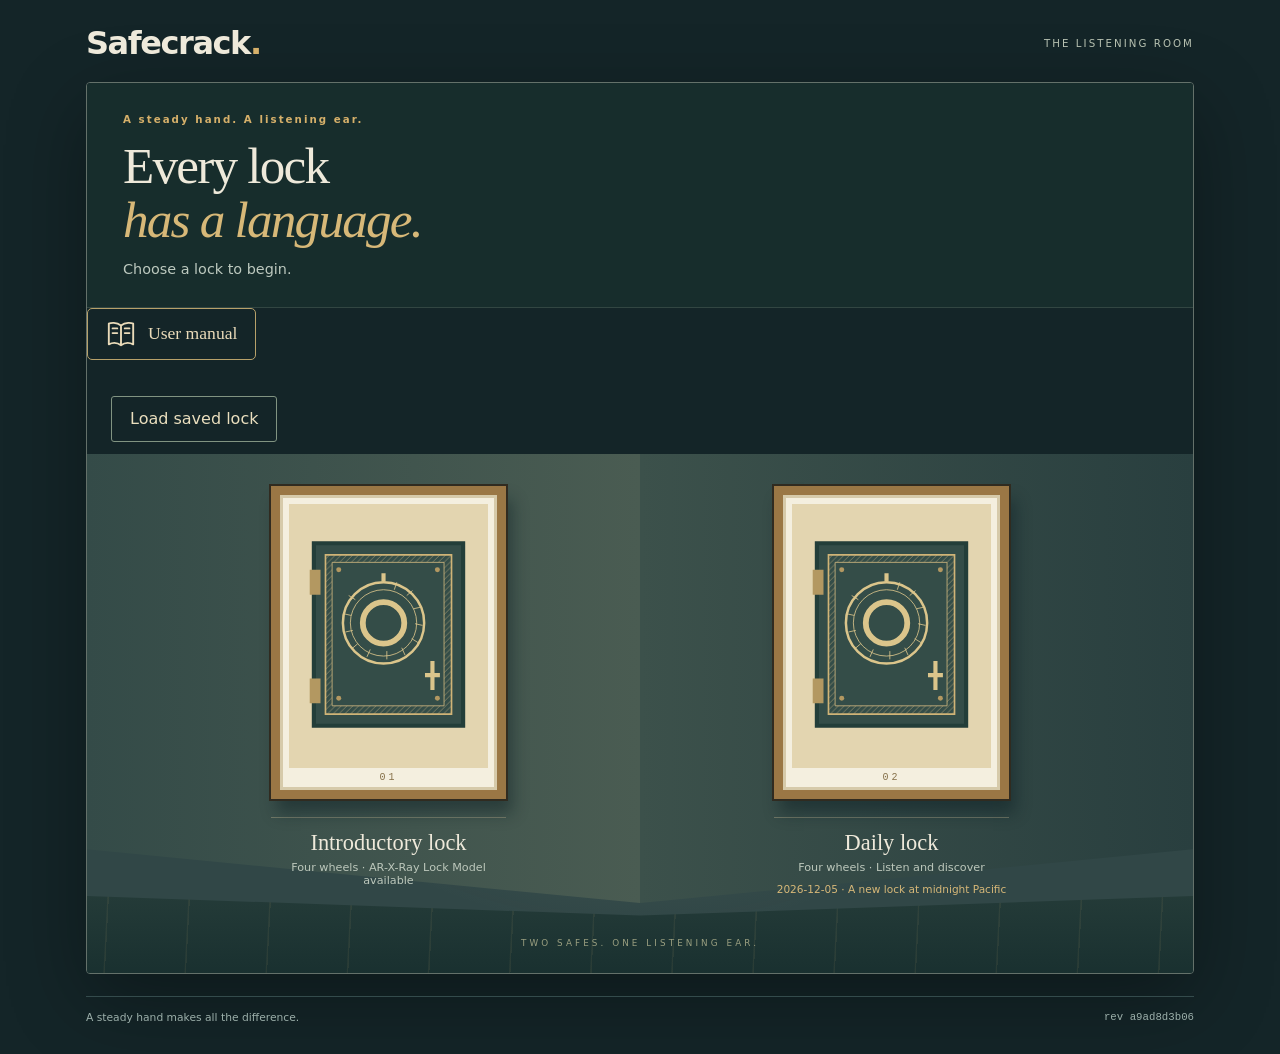
==== index.html @ 7e82ee5e "Package Safecrack SoundCloud release" ====
<!doctype html>
<html lang="en">
<head>
  <meta charset="utf-8">
  <meta name="viewport" content="width=device-width,initial-scale=1,viewport-fit=cover">
  <meta name="theme-color" content="#182b2c">
  <title>Safecrack · Four wheels</title>
  <link rel="stylesheet" href="style.css">
</head>
<body>
<main>
  <input id="saved-lock-file" type="file" accept=".json,application/json" aria-label="Saved lock JSON file" hidden>
  <header><h1>Safecrack<span>.</span></h1><span class="edition">THE LISTENING ROOM</span></header>
  <section id="room" aria-labelledby="welcome-title">
    <div class="welcome"><p class="eyebrow">A steady hand. A listening ear.</p><h2 id="welcome-title" tabindex="-1">Every lock<br><em>has a language.</em></h2><p>Choose a lock to begin.</p></div>
    <a class="manual-link" href="user-manual.html" target="_blank" rel="noopener" aria-label="User manual (opens in a new tab)"><svg viewBox="0 0 32 32" width="30" height="30" aria-hidden="true"><path d="M16 7C11 3 5 4 3 5v22c4-2 9-2 13 1 4-3 9-3 13-1V5c-2-1-8-2-13 2Zm0 0v21M7 10h5m-5 5h5m8-5h5m-5 5h5" fill="none" stroke="currentColor" stroke-width="2" stroke-linecap="round" stroke-linejoin="round"/></svg><span>User manual</span></a>
    <p id="room-status" role="status"></p>
    <div class="saved-lock-actions"><button id="load-saved-lock" type="button">Load saved lock</button></div>
    <p id="saved-lock-status" role="status"></p>
    <div class="room-scene">
      <div class="wall left"></div><div class="wall right"></div><div class="floor"></div>
      <button id="open-lock" class="lock-tile" aria-label="Open introductory lock">
        <span class="picture-mat">
          <svg viewBox="0 0 240 280" aria-hidden="true">
            <defs><pattern id="hatch" width="7" height="7" patternUnits="userSpaceOnUse"><path d="M0 7 7 0" stroke="#c4af7d" stroke-width=".6"/></pattern></defs>
            <path d="M30 28H210V248H30Z" fill="#344d48" stroke="#233e39" stroke-width="5"/>
            <path d="M44 42H196V234H44Z" fill="url(#hatch)" stroke="#d0b477" stroke-width="2"/>
            <path d="M52 51H187V224H52Z" fill="#344d48" stroke="#cfb77f"/>
            <g stroke="#dbc58b" fill="none"><circle cx="114" cy="124" r="49" stroke-width="3"/><circle cx="114" cy="124" r="40"/><circle cx="114" cy="124" r="25" stroke-width="7"/><path d="M114 64v10M173 170v35M164 187h18" stroke-width="5"/><path d="M72 91l8 5m-14 17 9 2m-7 20 9-2m-1 22 7-6m11 16 4-9m20 12v-10m22 5-4-9m20-6-8-5m13-16-9-2m7-20-9 2m-1-22-7 6m-12-16-3 9"/></g>
            <g fill="#b39861"><path d="M25 60h13v30H25zM25 191h13v30H25z"/><circle cx="60" cy="60" r="3"/><circle cx="179" cy="60" r="3"/><circle cx="60" cy="215" r="3"/><circle cx="179" cy="215" r="3"/></g>
          </svg>
          <span class="picture-number">01</span>
        </span>
        <span class="plaque"><strong id="first-lock-name">Introductory lock</strong><span id="first-lock-description">Four wheels · AR-X-Ray Lock Model available</span></span>
      </button>
      <button id="open-daily" class="lock-tile" aria-label="Open daily lock">
        <span class="picture-mat">
          <svg viewBox="0 0 240 280" aria-hidden="true">
            <defs><pattern id="daily-hatch" width="7" height="7" patternUnits="userSpaceOnUse"><path d="M0 7 7 0" stroke="#c4af7d" stroke-width=".6"/></pattern></defs>
            <path d="M30 28H210V248H30Z" fill="#344d48" stroke="#233e39" stroke-width="5"/>
            <path d="M44 42H196V234H44Z" fill="url(#daily-hatch)" stroke="#d0b477" stroke-width="2"/>
            <path d="M52 51H187V224H52Z" fill="#344d48" stroke="#cfb77f"/>
            <g stroke="#dbc58b" fill="none"><circle cx="114" cy="124" r="49" stroke-width="3"/><circle cx="114" cy="124" r="40"/><circle cx="114" cy="124" r="25" stroke-width="7"/><path d="M114 64v10M173 170v35M164 187h18" stroke-width="5"/><path d="M72 91l8 5m-14 17 9 2m-7 20 9-2m-1 22 7-6m11 16 4-9m20 12v-10m22 5-4-9m20-6-8-5m13-16-9-2m7-20-9 2m-1-22-7 6m-12-16-3 9"/></g>
            <g fill="#b39861"><path d="M25 60h13v30H25zM25 191h13v30H25z"/><circle cx="60" cy="60" r="3"/><circle cx="179" cy="60" r="3"/><circle cx="60" cy="215" r="3"/><circle cx="179" cy="215" r="3"/></g>
          </svg>
          <span class="picture-number">02</span>
        </span>
        <span class="plaque"><strong>Daily lock</strong><span>Four wheels · Listen and discover</span><span id="daily-date"></span></span>
      </button>
      <p class="floor-label">TWO SAFES. ONE LISTENING EAR.</p>
    </div>
  </section>
  <section id="lock-page" aria-labelledby="lock-title" hidden>
    <div class="station-heading"><button id="back">← Room</button><h2 id="lock-title" tabindex="-1">Introductory lock · Four wheels</h2><button id="xray-open" type="button" aria-controls="xray-panel" aria-expanded="false">AR-X-Ray Lock Model</button><span class="edition">FOUR WHEELS</span></div>
    <div class="lock-workspace">
      <p id="dial-guidance" role="status" aria-live="polite"></p>
      <div id="lock-event-indicators" class="sensor-strip" hidden aria-label="Mechanical events and trial placement">
        <div id="sensor-pickup" class="sensor-lamp"><span class="sensor-light" aria-hidden="true"></span><div><strong>PICKUP <span id="sensor-pickup-count">0</span></strong><small id="sensor-pickup-reading">No event yet</small></div></div>
        <div id="sensor-gate" class="sensor-lamp"><span class="sensor-light" aria-hidden="true"></span><div><strong>GATE <span id="sensor-gate-count">0</span></strong><small id="sensor-gate-reading">No event yet</small></div></div>
        <div id="sensor-positioned" class="sensor-lamp" hidden><span class="sensor-light" aria-hidden="true"></span><div><strong>POSITIONED <span id="sensor-positioned-wheel"></span></strong><small id="sensor-positioned-reading">No trial position yet</small></div></div>
      </div>
      <div class="safe-face">
        <i class="screw tl" aria-hidden="true"></i><i class="screw tr" aria-hidden="true"></i><i class="screw bl" aria-hidden="true"></i><i class="screw br" aria-hidden="true"></i>
        <div class="dial-assembly">
          <span class="index" aria-hidden="true"></span>
          <div id="dial" role="slider" tabindex="0" aria-label="Safe combination dial" aria-describedby="dial-help" aria-valuemin="0" aria-valuemax="100" aria-valuenow="0" aria-valuetext="0, stationary">
            <svg id="dial-art" viewBox="0 0 400 400" aria-hidden="true">
              <defs><radialGradient id="metal" cx="35%" cy="27%"><stop stop-color="#eee1ba"/><stop offset=".45" stop-color="#bcaa7d"/><stop offset="1" stop-color="#736748"/></radialGradient></defs>
              <circle cx="200" cy="200" r="191" fill="url(#metal)" stroke="#201f19" stroke-width="4"/>
              <circle cx="200" cy="200" r="180" fill="#203b39" stroke="#e0cb93" stroke-width="2"/>
              <g id="graduations"></g>
              <circle id="dial-target-dot" cx="200" cy="46" r="8" fill="#218cff" stroke="#fff" stroke-width="2.5" style="display:none"/>
              <circle cx="200" cy="200" r="117" fill="url(#metal)" stroke="#091e1d" stroke-width="4"/>
              <circle cx="200" cy="200" r="102" fill="none" stroke="#554d38" stroke-width="9" stroke-dasharray="2 4"/>
              <circle cx="200" cy="200" r="90" fill="#334840" stroke="#dfca94" stroke-width="2"/>
              <circle cx="200" cy="200" r="75" fill="#263d37" stroke="#9b8d65"/>
              <path d="M200 134v16" stroke="#d8bf82" stroke-width="4" stroke-linecap="round"/>
              <text x="200" y="204" text-anchor="middle" fill="#e4d3a4" font-family="Georgia,serif" font-size="17" letter-spacing="4">SAFECRACK</text>
              <text x="200" y="227" text-anchor="middle" fill="#aeb7a4" font-family="monospace" font-size="10" letter-spacing="3">FOUR WHEELS</text>
            </svg>
          </div>
        </div>
        <button id="solo-bolt" class="safe-handle" type="button" disabled data-open="false">Retract bolt · align all gates first</button>
      </div>
      <div class="dial-toolbar">
        <div class="actions"><button id="reset">Reset dial</button></div>
        <div class="readouts" aria-label="Dial readings"><div><span>AT THE INDEX</span><output id="position">00.0</output></div><div><span>MOTION</span><output id="motion">Stationary</output></div><div><span>TRAVEL</span><output id="travel">0.00 turns</output></div></div>
      </div>
      <div class="voice-panel play-options"><button id="solo-start" type="button">No Assist</button><button id="guide-start" type="button">Crack Open With AI</button><button id="main-dial-ai" type="button" hidden>Dial Open With AI</button><button id="main-dial-stop" type="button" hidden>Stop Dial Instructions</button><p id="guide-status" role="status" aria-live="polite">Choose AI assistance or solve by listening. Either starts from zero with fresh evidence.</p></div>
      <p id="dot-guide-help" hidden><span class="dot-blue">● ↶ Anticlockwise</span> · <span class="dot-green">● ↷ Clockwise</span> · <span class="dot-red">● Final approach</span><br>Bring the dot to the index. On the correct appearance, pause for the next dot, then reverse. On the final wheel, try the handle.</p>
      <label><input id="register-events" type="checkbox"> Register lock events</label>
      <section id="pass-through-panel" hidden><h3>Dial opening instructions</h3><p>From Reset, pass each gate and stop at the stated integer and appearance. Reverse for the next row; on the final row, try the handle. No extra click or timed pause.</p><pre id="pass-through-rows" style="white-space:pre-wrap;font:inherit;line-height:1.8"></pre><p>One division of stopping error is allowed after a verified crossing. Later turns can still disturb centred gates.</p></section>
      <p id="gate-catch-test-notice" role="status" hidden><strong>Test mode: gate catching is OFF.</strong> Open the normal game URL without <code>gateCatch=off</code> to restore it.</p>
      <section id="post-open" class="owner-result post-open" aria-labelledby="post-title" hidden>
        <h3 id="post-title" tabindex="-1">You’re in - now work out the lock details.</h3>
        <p id="post-lock"></p><p>Use your observations, free dial and Lock Model reconstructed by your smart safecracking tool to solve two tasks. Work independently, or ask the AI assistant to explain what to watch as you turn the dial. Your owner’s reference is revealed when both are solved.</p>
        <div class="owner-actions"><button id="post-guide-start" type="button">Guide me through these tasks</button><button id="post-guide-stop" type="button" hidden>Stop task guidance</button></div>
        <p id="post-guide-status" role="status" aria-live="polite"></p>
        <p id="post-progress" role="status" aria-live="polite"></p>
        <fieldset><legend>1 · Find the lock settings</legend>
          <p>Reset the dial. Turn anticlockwise and watch each wheel in the Lock Model. When its gate notch is near the top and the model says Setting readable or Gate centred, record its rounded whole-number wheel reading here: that is its lock setting. Half a division of positioning tolerance is allowed. Wheel readings start at zero on Reset and differ from the main dial reading. Record wheels 4 / 3 / 2 / 1.</p>
          <div class="post-settings">
            <label>Wheel 4<input id="post-setting-4" type="number" min="0" max="99" step="1" inputmode="numeric"></label>
            <label>Wheel 3<input id="post-setting-3" type="number" min="0" max="99" step="1" inputmode="numeric"></label>
            <label>Wheel 2<input id="post-setting-2" type="number" min="0" max="99" step="1" inputmode="numeric"></label>
            <label>Wheel 1<input id="post-setting-1" type="number" min="0" max="99" step="1" inputmode="numeric"></label>
          </div>
          <p id="post-settings-result" role="status" aria-live="polite"></p>
        </fieldset>
        <fieldset><legend>2 · Discover gate positions and appearance numbers</legend>
          <p>Start anticlockwise from Reset at zero. Discover the gate positions for wheels 1 → 2 → 3 → 4 in alternating moves. Only the wheel you are observing needs to be aligned; other wheels may move and their recorded readings are kept. Half a division of positioning tolerance is allowed. Count each arrival at a gate position as an appearance. The first arrival requires movement, even if that number is zero. Record gate positions with two decimal places.</p>
          <p><strong>Starting direction: anticlockwise.</strong> Record each decimal gate position and its appearance number. These are discovery observations; the completed Dial Instructions use integer dial positions beyond each gate.</p><p id="post-clearing-note" hidden>This lock needs an initial anticlockwise clearing move: turn at least once, stop with wheel 4’s gate centred, then reverse clockwise to set wheel 1. Record the clearing move in the first row.</p>
          <p>After each observation, reverse for the next wheel. Record the observed gate position to two decimal places. Corrective turns are practice and do not change the established appearance number. Once all gate positions are recorded, the uninterrupted opening is checked automatically. The resulting Dial Instructions convert each gate position into an integer position beyond the gate with its own appearance number.</p>
          <table><thead><tr><th>Wheel</th><th>Turn</th><th>Gate position</th><th>Appearance number</th></tr></thead><tbody>
            <tr id="post-row-1"><td id="post-wheel-1">1</td><td id="post-direction-1">Anti</td><td><input id="post-stop-1" aria-label="Step 1 gate position" type="number" min="0" max="99.99" step="0.01" inputmode="decimal"></td><td><input id="post-count-1" aria-label="Step 1 appearance number" type="number" min="1" max="20" step="1" inputmode="numeric"></td></tr>
            <tr id="post-row-2"><td id="post-wheel-2">2</td><td id="post-direction-2">Clock</td><td><input id="post-stop-2" aria-label="Step 2 gate position" type="number" min="0" max="99.99" step="0.01" inputmode="decimal"></td><td><input id="post-count-2" aria-label="Step 2 appearance number" type="number" min="1" max="20" step="1" inputmode="numeric"></td></tr>
            <tr id="post-row-3"><td id="post-wheel-3">3</td><td id="post-direction-3">Anti</td><td><input id="post-stop-3" aria-label="Step 3 gate position" type="number" min="0" max="99.99" step="0.01" inputmode="decimal"></td><td><input id="post-count-3" aria-label="Step 3 appearance number" type="number" min="1" max="20" step="1" inputmode="numeric"></td></tr>
            <tr id="post-row-4"><td id="post-wheel-4">4</td><td id="post-direction-4">Clock</td><td><input id="post-stop-4" aria-label="Step 4 gate position" type="number" min="0" max="99.99" step="0.01" inputmode="decimal"></td><td><input id="post-count-4" aria-label="Step 4 appearance number" type="number" min="1" max="20" step="1" inputmode="numeric"></td></tr>
            <tr id="post-row-5" hidden><td id="post-wheel-5">5</td><td id="post-direction-5">Anti</td><td><input id="post-stop-5" aria-label="Step 5 gate position" type="number" min="0" max="99.99" step="0.01" inputmode="decimal"></td><td><input id="post-count-5" aria-label="Step 5 appearance number" type="number" min="1" max="20" step="1" inputmode="numeric"></td></tr>
          </tbody></table>
          <p id="post-instructions-result" role="status" aria-live="polite"></p>

        </fieldset>
      </section>
      <section id="owner-result" class="owner-result" aria-labelledby="owner-title" hidden>
        <h3 id="owner-title" tabindex="-1">Lock Details</h3><p id="owner-lock-name"></p>
        <p><strong>Lock Settings</strong> <span id="owner-settings"></span><br><small>Wheel 4 / Wheel 3 / Wheel 2 / Wheel 1 — determined by the safecracker.</small></p>
        <p><strong id="owner-sequence-label">Owner’s Dial Instructions</strong> — <span id="owner-sequence-note">start from reset at zero.</span></p>
        <p><strong>Pass the gate:</strong> stop at the integer dial position on the stated appearance, then reverse. On the final row, try the handle. No extra click or timed pause.</p>
        <table id="owner-table"><thead><tr><th>Wheel</th><th>Turn</th><th>Integer position</th><th>Appearance number</th></tr></thead><tbody id="owner-stops"></tbody></table>
        <details><summary>Discovery record · gate positions</summary><p>Gate positions are decimal main-dial readings. Their appearance numbers refer to the gates, rather than the integer stopping positions.</p><table><thead><tr><th>Wheel</th><th>Turn</th><th>Gate position</th><th>Appearance number</th></tr></thead><tbody id="owner-gates"></tbody></table></details>
        <p id="owner-tolerance">Count each arrival at the number as an appearance. Do not reverse until stopped. Up to one division past the stop is accepted. Further overshoot requires a restart from zero.</p>
        <p id="owner-validity"></p><p class="owner-controls-note">Keyboard: arrows advance to the next click; Shift + arrow moves one tenth of a division.</p>
        <div class="owner-actions"><button id="owner-print" type="button">Save Lock Details</button></div>
      </section>
      <p id="dial-help">Drag around the dial with your mouse or finger.<br>Lift and touch again to keep turning.<br><span id="keyboard-help">Keyboard: ← / → to turn. Shift for fine control.</span></p>

      <details class="voice-panel">
        <summary>Mechanical sounds</summary>
        <p>A tick marks movement. Enable Register lock events above for pickup clicks, gate notes and the event indicators. Fence and bolt sounds remain available with registration off.</p>
        <label class="voice-toggle"><input id="sound-enabled" type="checkbox"> Mechanical sounds on</label>
        <p>On iPhone, turn Silent mode off to hear mechanical sounds.</p>
        <p id="iphone-audio-policy" hidden>Speech and mechanical sounds play together using Browser default audio.</p>
        <label for="sound-volume">Mechanical sound volume</label>
        <input id="sound-volume" type="range" min="0" max="100" value="45">
        <p id="sound-status" role="status" aria-live="polite">Starting either mode enables mechanical sounds.</p>
      </details>
      <details class="voice-panel">
        <summary>Your AI assistant’s voice</summary>
        <label class="voice-toggle"><input id="voice-enabled" type="checkbox" checked> Voice on</label>
        <p>Jennifer · UK female · Recorded voice</p>
        <p>Crack Open With AI, Lock Discovery and Dial Open With AI use Jennifer’s recorded dialogue. Voice and mechanical sounds play together; other unrecorded instructions appear as text.</p>
        <label for="voice-volume">Voice volume</label>
        <input id="voice-volume" type="range" min="0" max="1" step=".05" value=".8">
        <label for="voice-phrase">Test phrase</label>
        <select id="voice-phrase">
          <option>First we start with four turns to find four unique gate positions. Go clockwise.</option>
          <option>Go anti one click.</option>
          <option>Wheel four set.</option>
          <option>Let’s try the bolt. Turn the handle.</option>
          <option>Sequence successful. All gates are aligned and the fence is down.</option>
        </select>
        <div class="voice-buttons"><button id="voice-test" type="button" disabled>Test voice</button><button id="voice-stop" type="button" disabled>Stop voice</button></div>
        <p id="voice-status" role="status" aria-live="polite">Loading Jennifer’s recordings…</p>
      </details>
    </div>
  </section>
  <footer>A steady hand makes all the difference.<span id="revision">rev a9ad8d3b06</span></footer>
</main>
<section id="xray-panel" class="xray-panel" role="dialog" aria-modal="false" aria-labelledby="xray-title" hidden>
  <div class="xray-heading"><div id="xray-handle"><strong id="xray-title">AR-X-Ray Lock Model · Introduction</strong><span>Drag to move</span></div><button id="xray-close" type="button" aria-label="Close AR-X-Ray Lock Model">×</button></div>
  <svg id="xray-art" viewBox="0 0 525 250" role="img" aria-label="Live drive, four wheels, gates, fence and bolt"></svg>
  <div id="xray-wheels" class="xray-wheels" aria-label="Wheel readings from Reset"></div>
  <p id="xray-command">Free dial</p>
  <form id="post-step-form" hidden>
    <div class="post-step-fields"><label><span id="post-step-label">Current reply</span><input id="post-step-number" type="number" min="0" max="99.99" step="0.01" inputmode="decimal" required></label><label id="post-step-count-label" hidden>Appearance number<input id="post-step-count" type="number" min="1" max="20" step="1" inputmode="numeric"></label></div>
    <button type="submit">Check and continue</button><p id="post-step-feedback" role="status" aria-live="polite"></p>
  </form><div class="model-index-row"><p id="xray-reading"></p><button id="model-reset" type="button">Reset Dial</button></div><p class="xray-legend">Brass: moving · Green: gate aligned<br>Hollow dot: driving tab · Copper dot: receiving tab<br>Wheel reading starts at zero on Reset. Near the gate, Setting readable means the rounded integer gives the lock setting (within half a division). Opening dial numbers still use decimals.</p>
  <div id="model-dial-controls" hidden role="group" aria-label="Turn the dial"><button id="model-acw" type="button">ACW nudge</button><button id="model-cw" type="button">CW nudge</button><button id="model-fast-acw" type="button">Fast ACW</button><button id="model-fast-cw" type="button">Fast CW</button><p>Nudge: 0.2 division · Hold Fast to turn; release to stop.</p></div>
</section>
<dialog id="win-dialog" class="win-dialog" aria-labelledby="win-title" aria-describedby="win-description">
  <div id="win-confetti" class="gold-shower" aria-hidden="true"></div>
  <button id="win-close" class="win-close" type="button" aria-label="Close celebration">×</button>
  <p class="win-kicker">THE LISTENING ROOM · FOUR WHEELS</p>
  <h2 id="win-title">You cracked it<span>!</span></h2>
  <p id="win-description">A steady hand. A very handsome reward.</p>
  <div id="win-scene" class="win-scene"></div>
  <p class="win-haul">CASH · GOLD · ROLEX · TREASURE</p>
  <div class="win-actions"><button id="win-challenge" type="button" hidden>Next challenge: find the combination</button><button id="win-print" type="button" hidden>Save Lock Details</button><button id="win-replay" type="button">Once more, with feeling</button><button id="win-return" type="button">Back to the dial</button></div>
</dialog>
<script type="module" src="app.js"></script>
</body>
</html>
---- style.css ----
:root{color-scheme:dark;--ink:#eee9da;--gold:#d6b06a;--dark:#182b2c;--paper:#f4efdf;font-family:system-ui,-apple-system,BlinkMacSystemFont,"Segoe UI",sans-serif;background:#142528;color:var(--ink)}
*{box-sizing:border-box}body{margin:0}main{max-width:1160px;margin:auto;padding:24px 26px 30px}button{font:inherit;cursor:pointer;min-height:46px;border:1px solid #879883;border-radius:3px;background:transparent;color:inherit;padding:10px 18px}button:hover{background:#d6b06a18}button:focus-visible,#dial:focus-visible{outline:3px solid #ebc77f;outline-offset:6px}h1{font-size:clamp(1.5rem,3vw,2rem);letter-spacing:-.045em;margin:0}h1 span{color:var(--gold)}header{display:flex;align-items:center;justify-content:space-between;margin-bottom:20px;gap:18px}.edition,.eyebrow{font-size:.64rem;letter-spacing:.2em}.edition{color:#b7c1b1}.eyebrow{color:var(--gold);font-weight:600}section[hidden]{display:none!important}#room{border:1px solid #64716a;border-radius:4px;overflow:hidden;box-shadow:0 25px 80px #0005}.welcome{padding:30px 36px;background:#172d2c;border-bottom:1px solid #69797055;position:relative}.welcome .eyebrow{margin:0 0 14px}.welcome h2{font:clamp(2.1rem,4vw,3.4rem)/1.05 Georgia,serif;letter-spacing:-.035em;margin:0}.welcome em{font-weight:400;color:#d7b878}.welcome>p:last-child{color:#bdc9bf;font-size:.9rem;margin-bottom:0}.room-scene{height:470px;position:relative;overflow:hidden;background:radial-gradient(ellipse at 50% 0,#b3aa8250,transparent 65%),#314747}.wall{position:absolute;top:0;bottom:70px;width:50%}.left{left:0;background:linear-gradient(90deg,#344b48,#4a5c52);clip-path:polygon(0 0,100% 0,100% 100%,0 88%)}.right{right:0;background:linear-gradient(90deg,#3c514b,#293f3f);clip-path:polygon(0 0,100% 0,100% 88%,0 100%)}.floor{position:absolute;bottom:-25px;left:-20%;width:140%;height:110px;background:repeating-linear-gradient(93deg,transparent 0 79px,#d4b47315 80px 81px),linear-gradient(#253c39,#162d2d);clip-path:polygon(0 0,50% 25%,100% 0,100% 100%,0 100%)}.lock-tile{position:absolute;top:32px;left:50%;transform:translateX(-50%);display:block;width:215px;padding:0;border:0;background:none;border-radius:0;user-select:none;-webkit-touch-callout:none}.lock-tile:hover{background:none}.picture-mat{display:block;position:relative;background:var(--paper);border:9px solid #9a7745;outline:2px solid #302b20;box-shadow:inset 0 0 0 3px #d6caaa,6px 14px 15px #081b2070;padding:9px 9px 22px;aspect-ratio:3/4;transition:box-shadow .2s}.lock-tile:hover .picture-mat{box-shadow:inset 0 0 0 3px #d6caaa,6px 14px 25px #081b2090,0 0 30px #dfbe7820}.picture-mat svg{display:block;width:100%;height:100%;background:#e3d5b0;pointer-events:none}.picture-number{position:absolute;bottom:7px;left:0;width:100%;text-align:center;font:10px monospace;color:#86714a;letter-spacing:.3em}.plaque{display:block;margin-top:18px;padding-top:12px;border-top:1px solid #c4b59266;text-align:center}.plaque strong{display:block;font:1.4rem Georgia,serif}.plaque>span{display:block;margin-top:5px;color:#bdc8bc;font-size:.7rem}.floor-label{position:absolute;bottom:16px;width:100%;text-align:center;font-size:.55rem;letter-spacing:.35em;color:#9a9f80}
#lock-page{background:#f4f0e5;color:#183234;border:1px solid #64716a;border-radius:4px;overflow:hidden}.station-heading{display:flex;align-items:center;gap:18px;padding:10px 18px;background:#203b3b;color:#f0e6cc;border-bottom:2px solid #c6a364}.station-heading h2{font:1.4rem Georgia,serif;margin:0}.station-heading .edition{margin-left:auto}.station-heading button{white-space:nowrap}.lock-workspace{padding:24px 30px 28px;text-align:center}.lock-workspace>.eyebrow{color:#75633c;margin:0 0 8px}#dial-help{font-size:.9rem;line-height:1.7;margin:0 0 22px;color:#4c6258}.safe-face{max-width:560px;padding:35px 45px 30px;margin:auto;background:radial-gradient(ellipse at 30% 10%,#586253,#273c36 80%);border:8px solid #75806b;border-radius:12px;box-shadow:inset 0 0 0 2px #142c28,0 10px 24px #142b2c33;position:relative}.screw{position:absolute;width:11px;height:11px;border-radius:50%;background:#c0b285;box-shadow:0 1px 3px #0009}.screw:after{content:'';position:absolute;top:5px;left:2px;width:7px;height:1px;background:#4d4e37;transform:rotate(-35deg)}.tl{top:12px;left:12px}.tr{top:12px;right:12px}.bl{bottom:12px;left:12px}.br{bottom:12px;right:12px}.dial-assembly{position:relative;width:100%;aspect-ratio:1;border-radius:50%;background:#192f2b;box-shadow:0 5px 14px #0009,0 0 0 7px #8f8968,0 0 0 10px #1a2d27}.index{position:absolute;z-index:2;top:-19px;left:calc(50% - 6px);width:0;height:0;border-left:6px solid transparent;border-right:6px solid transparent;border-top:13px solid #f3d590;filter:drop-shadow(0 1px 2px #000)}#dial{position:absolute;inset:0;border-radius:50%;touch-action:none;user-select:none;-webkit-user-select:none;-webkit-touch-callout:none;cursor:grab}#dial.dragging{cursor:grabbing}#dial-art{display:block;width:100%;height:100%;pointer-events:none;will-change:transform}.readouts{display:grid;grid-template-columns:1fr 1.25fr 1fr;gap:12px;max-width:560px;margin:27px auto 20px;padding:17px 0;border-top:1px solid #b9bda5;border-bottom:1px solid #b9bda5}.readouts>div{display:flex;flex-direction:column;gap:8px}.readouts span{font-size:.55rem;letter-spacing:.16em;color:#5e6e60}.readouts output{font:1rem ui-monospace,monospace;font-variant-numeric:tabular-nums}#position{font-size:1.45rem;color:#755d2b}.actions{max-width:560px;margin:auto;display:flex;align-items:center;justify-content:space-between;gap:20px}.actions button{color:#233e39;border-color:#8a9d8d;white-space:nowrap}.actions p{font-size:.72rem;color:#52675d;line-height:1.6;text-align:right}footer{display:flex;justify-content:space-between;gap:20px;color:#9cafaa;font-size:.67rem;margin-top:22px;padding-top:14px;border-top:1px solid #344b4c}#revision{white-space:nowrap;font-family:monospace}h2[tabindex="-1"]:focus{outline:none}
@media(max-width:600px){main{padding:18px 12px 22px}header{padding:0 4px}.edition{font-size:.5rem;letter-spacing:.13em}.welcome{padding:24px}.room-scene{height:435px}.lock-tile{width:200px}.station-heading{padding:8px 12px;gap:14px}.station-heading .edition{display:none}.lock-workspace{padding:24px 16px}.safe-face{padding:30px 23px 25px;border-width:6px}.readouts{gap:6px}.readouts output{font-size:.8rem}.readouts span{font-size:.5rem;letter-spacing:.1em}#position{font-size:1.3rem}.actions{display:block}.actions button{width:100%}.actions p{text-align:center;margin-bottom:0}footer{font-size:.6rem}.lock-workspace>.eyebrow{font-size:.6rem}}
@media(prefers-reduced-motion:reduce){*{transition:none!important}}

.voice-panel{max-width:560px;margin:24px auto;text-align:left;border:1px solid #b9bda5;border-radius:4px;padding:16px 18px;color:#233e39}.voice-panel summary{cursor:pointer;font:1.2rem Georgia,serif;min-height:30px}.voice-panel label{display:block;font-size:.8rem;margin:15px 0 7px}.voice-panel .voice-toggle{display:flex;align-items:center;gap:9px;min-height:36px}.voice-toggle input{width:20px;height:20px;accent-color:#233e39}.voice-panel select{display:block;min-height:46px;width:100%;min-width:0;font:16px system-ui;background:#fffdf7;color:#233e39;border:1px solid #8a9d8d;border-radius:3px;padding:8px}.voice-buttons{display:flex;gap:10px;margin-top:16px;flex-wrap:wrap}.voice-buttons button{color:#233e39;flex:1}.voice-panel button:disabled{opacity:.5;cursor:default}.voice-panel p{font-size:.78rem;line-height:1.6;margin-bottom:0;overflow-wrap:anywhere}

.sound-workshop .sound-grid{display:grid;grid-template-columns:1fr 1fr;gap:10px;margin:16px 0}.sound-grid button{color:#233e39;min-width:0;font-size:.85rem;text-align:left;background:#fffcf3;border-color:#a0ac94}.sound-grid button:active{background:#d5bc84}.sound-workshop input[type=range]{display:block;width:100%;accent-color:#435b47;min-height:36px}.sound-workshop>p{margin:10px 0}.sound-workshop .voice-buttons button{font-size:.85rem}

.xray-panel{position:fixed;z-index:100;top:110px;right:18px;width:min(420px,calc(100vw - 16px));background:#102b29;color:#eee9da;border:2px solid #c8ab70;border-radius:8px;box-shadow:0 16px 50px #0009;max-height:calc(100dvh - 16px);overflow:auto;text-align:left}.xray-panel[hidden]{display:none}.xray-heading{display:flex;align-items:center;background:#213e37;border-bottom:1px solid #849477}.xray-heading>div{flex:1;padding:10px 14px;cursor:move;touch-action:none;user-select:none;-webkit-user-select:none}.xray-heading strong{display:block;font:1.1rem Georgia,serif}.xray-heading span{font-size:.65rem;color:#b9c6b6}.xray-heading button{font-size:1.5rem;border:0;min-width:48px;padding:4px 10px}.xray-panel svg{display:block;width:100%;max-height:290px;user-select:none;pointer-events:none}.xray-panel svg text{font:13px system-ui;fill:#eee9da}.xray-panel svg .xray-small{font-size:10px;fill:#c4d0bf}.xray-panel p{margin:0;padding:5px 12px;font:12px/1.5 system-ui}.xray-panel .xray-legend{font-size:10px;color:#b9c6b6;padding-bottom:12px}.station-heading #xray-open{margin-left:auto}#guide-status{font-size:1rem;font-weight:600;min-height:1.5em}@media(max-width:600px){.xray-panel{top:8px;right:8px;width:calc(100vw - 16px)}.xray-panel svg{max-height:210px}.xray-legend{display:none}.xray-heading>div{padding:7px 12px}.station-heading #xray-open{padding:7px 12px;font-size:.85rem}.xray-heading strong{font-size:1rem}}

.xray-panel #xray-command{color:#efcf8b;font-weight:700;font-size:13px;border-top:1px solid #708d7555;padding-top:7px}
#dial-guidance{margin:0 auto 22px;min-height:4.5em;height:auto;line-height:1.5;max-width:560px;overflow:visible;display:block;overflow-wrap:anywhere;font-weight:650;color:#755d2b;font-size:1rem;overflow-anchor:none}
.sound-designer input[type=range]{display:block;width:100%;min-height:36px;accent-color:#435b47}
.sound-designer label{display:flex;align-items:center;justify-content:space-between;gap:12px}
.sound-designer output{font:0.8rem ui-monospace,monospace;color:#755d2b;white-space:nowrap}
.sound-designer .design-help{margin:0;color:#5e6e60;font-size:.7rem}
#sound-design-reset-all{margin-top:12px;font-size:.8rem}

/* The payoff: an opening vault, warm treasure light and a shower of gold. */
.win-dialog{width:min(850px,calc(100vw - 24px));max-height:calc(100dvh - 24px);padding:30px 28px 24px;border:1px solid #bfa56a;border-radius:14px;background:radial-gradient(ellipse at 50% 45%,#394a32 0,#142c28 60%,#0c1e1d 100%);color:#f5ecd4;text-align:center;overflow-x:hidden;box-shadow:0 35px 110px #000c,0 0 80px #e8bc4e18}
.win-dialog::backdrop{background:#020c10df;backdrop-filter:blur(7px)}
.win-dialog[open]{animation:win-arrive .35s ease-out both}
.win-close{position:absolute;right:12px;top:9px;border:0;font-size:1.8rem;line-height:1;min-width:44px;padding:4px;color:#cfbc8f}
.win-kicker{margin:0 30px 10px;color:#c4b480;font-size:.62rem;letter-spacing:.25em}
.win-dialog h2{margin:0;font:clamp(2.4rem,7vw,4rem)/1.05 Georgia,serif;letter-spacing:-.035em;text-shadow:0 3px 20px #ffdd7b22}.win-dialog h2 span{color:#efc86b}
#win-description{margin:12px 0 0;color:#c4cbb3;font-size:.9rem}
.win-scene{position:relative;width:100%;aspect-ratio:1.55;margin:15px auto 0;isolation:isolate;overflow:hidden}
.vault-aura{position:absolute;inset:0;background:radial-gradient(ellipse at 60% 55%,#ffda8155,transparent 65%);opacity:.1;filter:blur(12px)}
.treasure-safe{position:absolute;left:20%;top:7%;width:75%;height:85%;perspective:1100px;border:9px solid #71806b;border-radius:9px;box-shadow:0 25px 28px #0008,inset 0 0 0 3px #d8bd7a;background:#081714}
.treasure-interior{position:absolute;inset:0;overflow:hidden;border:4px solid #c5aa6d;border-radius:2px;box-shadow:inset 0 0 25px #000c}
.treasure-interior svg{width:100%;height:100%;display:block}
.treasure-door{position:absolute;inset:-4px;transform-origin:0 50%;transform-style:preserve-3d;z-index:2;box-shadow:7px 10px 7px #0008}
.treasure-door>svg{width:100%;height:100%;display:block;backface-visibility:hidden}
.treasure-door:after{content:'';position:absolute;inset:0;border:7px solid #a69f73;border-radius:7px;transform:rotateY(180deg);backface-visibility:hidden;background:radial-gradient(circle at 70% 50%,#8c936a 0 7%,#3d5140 7.5% 11%,transparent 11.5%),repeating-linear-gradient(0deg,transparent 0 24%,#67735a 24% 25%,transparent 25% 50%),linear-gradient(125deg,#59705a,#1b3029);box-shadow:inset 0 0 0 14px #21392d,inset 0 0 0 17px #9f9b70}
.gold-shower{position:fixed;inset:0;pointer-events:none;overflow:hidden;z-index:20}.gold-shower i{position:absolute;left:50%;top:45%;width:var(--size);height:calc(var(--size)*1.65);background:var(--colour);opacity:0;border-radius:2px;will-change:transform,opacity}.gold-shower i:nth-child(3n){border-radius:50%;height:var(--size)}
.loot-glint{opacity:0;transform-box:fill-box;transform-origin:center}
.celebrating .treasure-door{animation:vault-swing 2.6s cubic-bezier(.22,.7,.2,1) .4s both}
.celebrating .vault-aura{animation:treasure-light 2s .65s both}
.celebrating .gold-shower i{animation:gold-burst var(--duration) var(--delay) cubic-bezier(.15,.65,.25,1) both}
.celebrating .loot-glint{animation:treasure-twinkle 2s calc(1.5s + var(--twinkle)) infinite}
.win-haul{margin:5px 0 20px;color:#ecd18b;font-size:.63rem;font-weight:650;letter-spacing:.28em}
.win-actions{display:flex;justify-content:center;gap:12px;flex-wrap:wrap}.win-actions button{border-color:#8e956e;font-size:.85rem;color:#eee1ba}.win-actions #win-return{background:#d8b665;color:#182c26;border-color:#e8cd8c}
@keyframes win-arrive{from{opacity:0}to{opacity:1}}
@keyframes vault-swing{0%{transform:rotateY(0)}15%{transform:rotateY(-3deg)}100%{transform:rotateY(-112deg)}}
@keyframes treasure-light{from{opacity:.1;transform:scale(.7)}to{opacity:1;transform:scale(1.08)}}
@keyframes gold-burst{0%{opacity:0;transform:translate(0,0) rotate(0) scale(.3)}8%{opacity:1}38%{opacity:1;transform:translate(var(--x),var(--y)) rotate(calc(var(--spin)*.55)) scale(1)}85%{opacity:.95}100%{opacity:0;transform:translate(var(--x),calc(var(--y) + 65vh)) rotate(var(--spin)) scale(.8)}}
@keyframes treasure-twinkle{0%,100%{opacity:0;transform:scale(.3)}45%{opacity:1;transform:scale(1.2)}65%{opacity:.2;transform:scale(.7)}}
@media(max-width:600px){.win-dialog{padding:32px 12px 20px}.win-kicker{font-size:.48rem;letter-spacing:.15em}#win-description{font-size:.8rem}.treasure-safe{border-width:5px}.treasure-interior{border-width:2px}.win-haul{font-size:.48rem;letter-spacing:.15em;margin-top:10px}.win-actions{gap:8px}.win-actions button{padding:9px 12px;font-size:.75rem}.win-scene{aspect-ratio:1.35;margin-top:18px}}
@media(prefers-reduced-motion:reduce){.win-dialog[open],.celebrating .vault-aura{animation:none}.celebrating .treasure-door{animation:none;transform:rotateY(-112deg)}.celebrating .gold-shower i,.celebrating .loot-glint{animation:none}.celebrating .vault-aura{opacity:1}}

.gate-settings{margin:1.5rem 0;padding:1rem;border:1px solid #b7bca4;border-radius:6px;}
.gate-settings summary{cursor:pointer;font-family:Georgia,serif;font-size:1.35rem;}
.gate-settings p{font-size:.9rem;line-height:1.5;}
.gate-controls{display:grid;grid-template-columns:repeat(3,minmax(0,1fr));gap:1rem;margin:1rem 0;}
.gate-controls label{display:grid;gap:.5rem;font-size:.9rem;}
.gate-controls select{width:100%;min-height:44px;}
@media(max-width:540px){.gate-controls{grid-template-columns:1fr;}}
.gate-settings > label{display:block;margin:.75rem 0 .5rem;}
.gate-settings > select{display:block;width:100%;min-height:44px;font:inherit;padding:.5rem;}


/* Anonymous mechanical events: stable lights above the dial. */
.sensor-strip{display:grid;grid-template-columns:repeat(3,minmax(0,1fr));gap:12px;max-width:560px;margin:0 auto 24px;text-align:center}
.sensor-lamp{display:flex;flex-direction:column;align-items:center;gap:6px;min-width:0;height:112px;padding:10px 8px;border:1px solid #a7b39d;border-radius:6px;background:#e9eadc;box-sizing:border-box;transition:background .18s,box-shadow .18s}.sensor-lamp>div{width:100%;min-width:0}
.sensor-light{width:13px;height:13px;flex:none;border-radius:50%;background:#627568;box-shadow:inset 0 1px 4px #102b2955}
.sensor-lamp strong{display:block;font:700 .7rem/1.4 system-ui;letter-spacing:.08em;color:#28473e;white-space:nowrap}.sensor-lamp strong span{display:block;min-height:1.4em;letter-spacing:0;color:#687761;font-variant-numeric:tabular-nums}
.sensor-lamp small{display:block;margin-top:4px;font:.75rem/1.4 ui-monospace,monospace;color:#4b6458;white-space:pre-line}
#sensor-pickup.sensor-active{background:#c5e3d8;box-shadow:0 0 0 2px #528c7855}#sensor-pickup.sensor-active .sensor-light{background:#29775e;box-shadow:0 0 12px #28775e88}
#sensor-gate.sensor-active{background:#f5df9d;box-shadow:0 0 0 2px #bc8f3b55}#sensor-gate.sensor-active .sensor-light{background:#ac751c;box-shadow:0 0 12px #c58d2988}.sr-only{position:absolute;width:1px;height:1px;padding:0;margin:-1px;overflow:hidden;clip:rect(0,0,0,0);white-space:nowrap;border:0}
@media(max-width:600px){.sensor-strip{gap:6px}.sensor-lamp{height:124px;padding:8px 4px;gap:6px}.sensor-lamp strong{font-size:.6rem;letter-spacing:.03em}.sensor-lamp small{font-size:.66rem}}

.owner-result{margin:24px 0;padding:20px;border:2px solid #b29a5e;border-radius:6px;text-align:left;background:#fffaf0;color:#233e39}.owner-result[hidden]{display:none}.owner-result h3{font:1.6rem Georgia,serif;margin:0 0 8px}.owner-result p{font-size:.85rem;line-height:1.6}.owner-result small{color:#596c5e}.owner-result table{width:100%;border-collapse:collapse;font-size:.85rem}.owner-result th,.owner-result td{padding:12px 8px;border-bottom:1px solid #c6c8ad;text-align:left}.owner-result th{background:#e6e8d7}.owner-result td:last-child{font-variant-numeric:tabular-nums}.owner-actions{display:flex;gap:10px;flex-wrap:wrap}.owner-actions button{color:#233e39;border-color:#8c9c83;min-height:44px}#owner-settings{font:1.2rem ui-monospace,monospace;margin-left:12px}.win-actions button[hidden]{display:none}
@media(max-width:600px){.owner-result{padding:14px}.owner-result table{font-size:.75rem}.owner-result th,.owner-result td{padding:10px 5px}.owner-actions button{width:100%}#owner-settings{display:block;margin:6px 0}}
@media print{
  @page{margin:18mm}
  body{background:#fff!important;color:#000!important}body>*:not(main),main>*:not(#lock-page),#lock-page>.station-heading,.lock-workspace>*:not(#owner-result){display:none!important}
  main{max-width:none!important;padding:0!important;margin:0!important}#lock-page{display:block!important;border:0!important;box-shadow:none!important;background:#fff!important}.lock-workspace{padding:0!important}
  #owner-result:not([hidden]){display:block!important;margin:0;padding:0;border:0;background:#fff;color:#000}.owner-actions,.owner-controls-note{display:none!important}#owner-result table{font-size:11pt}#owner-result tr{break-inside:avoid}#owner-result p{font-size:11pt}#owner-title{font-size:22pt}
}

.manual-link{display:inline-flex;align-items:center;gap:12px;min-height:48px;padding:10px 18px;margin:0 0 24px;border:1px solid #b7a16a;border-radius:5px;color:#eadbb9;text-decoration:none;font:1.1rem Georgia,serif}.manual-link:hover,.manual-link:focus-visible{background:#29453f;outline:2px solid #d6b06a;outline-offset:3px}.manual-link svg{flex:none}

/* Deployment room: two choices, with the same touch targets on phones. */
.room-scene{height:auto;min-height:470px;display:grid;grid-template-columns:repeat(2,minmax(0,1fr));align-items:start;gap:30px;padding:32px 65px 75px}
.room-scene .lock-tile{position:relative;top:auto;left:auto;transform:none;width:min(100%,235px);justify-self:center;z-index:1}
.room-scene .wall,.room-scene .floor{pointer-events:none}
#daily-date{font-size:.66rem;line-height:1.5;max-width:230px;margin:8px auto 0;color:#d7b878}
#room-status:empty{display:none}#room-status{padding:12px 24px}
.play-options{margin:0 0 22px}.play-options button{margin:3px}
[hidden]{display:none!important}
@media(max-width:600px){.room-scene{min-height:0;gap:20px;padding:28px 20px 60px}.room-scene .lock-tile{width:100%}.room-scene .picture-mat{padding:5px 5px 18px;border-width:6px}.room-scene .plaque strong{font-size:1.15rem}.plaque>span{line-height:1.5}.play-options button{width:100%;margin:4px 0}.station-heading h2{font-size:1.05rem}}

/* Reserve the third slot while inactive; hiding the parent still removes the whole strip. */
#sensor-positioned[hidden]{display:flex!important;visibility:hidden}
#sensor-positioned.sensor-active{background:#d7e6ef;box-shadow:0 0 0 2px #5686a655}#sensor-positioned.sensor-active .sensor-light{background:#39799f;box-shadow:0 0 12px #39799f88}
.post-open fieldset{margin:20px 0;padding:16px;border:1px solid #b7bea5;border-radius:5px;min-width:0}.post-open legend{font:600 1rem system-ui;color:#233e39}.post-open label{display:flex;flex-direction:column;gap:6px;font:.85rem system-ui;min-width:0}.post-settings{display:grid;grid-template-columns:repeat(4,minmax(0,1fr));gap:10px;margin-bottom:14px}.post-open input,.post-open select{box-sizing:border-box;width:100%;min-width:0;min-height:44px;padding:8px;color:#233e39;background:#fff;border:1px solid #899b85;border-radius:4px;font:1rem ui-monospace,monospace}.post-open table{table-layout:fixed;margin-bottom:14px}.post-open th:first-child{width:15%}.post-open button{min-height:44px;color:#233e39;border-color:#899b85}.post-open [role=status]{color:#294f40;font-weight:600}.post-open [role=status]:empty{display:none}@media(max-width:600px){.post-settings{grid-template-columns:repeat(2,minmax(0,1fr))}.post-open fieldset{padding:10px}.post-open button{width:100%}.post-open input{padding:6px}.post-open th:first-child{width:12%}}

/* Reset and dial readings share one row, wrapping on narrow screens. */
.dial-toolbar{display:flex;flex-wrap:wrap;align-items:center;gap:18px;max-width:560px;margin:20px auto;padding:16px 0;border-top:1px solid #b9bda5;border-bottom:1px solid #b9bda5}
.dial-toolbar>.actions{flex:0 0 auto;max-width:none;margin:0}
.dial-toolbar>.readouts{flex:1 1 280px;min-width:0;max-width:none;margin:0;padding:0;border:0}
@media(max-width:500px){.dial-toolbar{gap:12px}.dial-toolbar>.readouts{flex-basis:260px}}

#post-guide-status{padding:12px;background:#e5ebdb;border-left:3px solid #8c7844;text-align:left;line-height:1.6}#post-guide-status:empty{display:none}.post-open th:nth-child(2){width:17%}.post-open td:nth-child(2){font-size:.8rem}

.xray-wheels{display:grid;grid-template-columns:repeat(4,minmax(0,1fr));gap:4px;padding:6px 8px}.xray-wheels>div{padding:5px 2px;text-align:center;border:1px solid #648478;border-radius:4px}.xray-wheels span{display:block;font:10px/1.4 system-ui;color:#d1decf}.xray-wheels strong{display:block;font:600 16px/1.5 ui-monospace,monospace}.xray-wheels .centred{border-color:#bde4a8;color:#bde4a8}.xray-wheels .centred span{color:#bde4a8}

#post-step-form{padding:10px 12px;border-top:1px solid #8b9b77;background:#1c3932}#post-step-form[hidden],#post-step-form [hidden]{display:none}.post-step-fields{display:grid;grid-template-columns:1fr 1fr;gap:10px}#post-step-form label{display:flex;flex-direction:column;gap:5px;font:12px/1.4 system-ui}#post-step-form input{box-sizing:border-box;width:100%;min-width:0;min-height:44px;padding:8px;background:#fffdf5;color:#193c32;border:1px solid #bdc4a8;border-radius:4px;font:16px ui-monospace,monospace}#post-step-form button{min-height:44px;margin-top:10px;background:#e4cf96;color:#193c32;border-color:#e4cf96}#post-step-feedback{padding:6px 0 0!important;color:#ffde9c}#post-step-feedback:empty{display:none}.xray-panel.has-reply svg{max-height:150px}.xray-panel.has-reply .xray-legend{display:none}

@media(max-width:600px){.station-heading:has(#xray-open[data-model-kind="intro"]){flex-wrap:wrap}}

#model-replay-actions{padding:8px 12px;border-top:1px solid #708d75}#model-replay-actions p{padding:0 0 6px}#model-replay-actions button,#model-replay-stop{min-height:44px;font-size:12px;margin:4px}#model-replay-steps{margin:6px 12px;padding-left:22px;font:12px/1.6 ui-monospace,monospace;max-height:140px;overflow:auto}

/* Separate opening lever mounted on the safe door, below the combination dial. */
.safe-face .safe-handle{display:block;position:relative;width:min(100%,290px);min-height:96px;margin:22px auto 0;padding:16px 12px 16px 100px;border:1px solid #b6a37155;border-radius:8px;background:linear-gradient(120deg,#20382f88,#142a2388);color:#f0d799;font-size:.82rem;line-height:1.4;text-align:left;touch-action:manipulation;box-shadow:inset 0 1px 1px #e7d9a51a}
.safe-handle::before{content:'';position:absolute;left:14px;top:16px;width:62px;height:62px;border-radius:50%;border:3px solid #98865c;background:radial-gradient(circle at 35% 25%,#e2d7af,#9b986f 46%,#485142 50%,#182e25 58%,#8c8b65 62%,#233d31 74%);box-shadow:0 5px 6px #0008,inset 0 0 0 2px #dfd3a77a}
.safe-handle::after{content:'';position:absolute;left:39px;top:6px;width:16px;height:82px;border:1px solid #655f44;border-radius:9px;background:linear-gradient(90deg,#655f46,#ede2bc 32%,#b9ad7d 55%,#706b4c);box-shadow:3px 4px 5px #0008;transform:rotate(-18deg);transform-origin:center;transition:transform .3s ease}
.safe-handle[data-open="true"]::after{transform:rotate(65deg)}
.safe-face .safe-handle:disabled{cursor:default;color:#bbc1a9;border-color:#b6a37125;opacity:1}
.safe-face .safe-handle:not(:disabled){border-color:#ddc27d;box-shadow:0 0 14px #edcb6a25,inset 0 1px 1px #e7d9a533}
.safe-face .safe-handle:not(:disabled):hover{background:#45533a;color:#fff0c3}
@media(prefers-reduced-motion:reduce){.safe-handle::after{transition:none}}


#model-dial-controls{position:sticky;bottom:0;display:grid;grid-template-columns:1fr 1fr;gap:8px;padding:10px 12px;background:#102b29;border-top:1px solid #8b9b77}#model-dial-controls[hidden]{display:none}#model-dial-controls button{min-height:44px;min-width:0;padding:10px 6px;font-size:13px;touch-action:none;user-select:none;-webkit-user-select:none}#model-dial-controls p{grid-column:1/-1;padding:0;font-size:11px}

/* Prevent iPhone long-press text selection around the model controls. */
.xray-panel,.xray-panel *{user-select:none;-webkit-user-select:none;-webkit-touch-callout:none}
.model-index-row{display:flex;align-items:center;justify-content:space-between;gap:12px;padding:8px 12px}.xray-panel #xray-reading{display:flex;flex-direction:column;align-items:flex-start;gap:2px;padding:0;margin:0}.model-index-row #model-reset{flex:none;min-height:44px;padding:8px 12px;font-size:14px;white-space:nowrap;color:#eadfbe;border-color:#819482;touch-action:manipulation}
.model-index{font-size:17px;white-space:nowrap}.model-index strong{font:700 28px/1.2 ui-monospace,monospace;color:#f0d799}.model-turning{font-size:12px}

.saved-lock-actions{display:flex;gap:10px;flex-wrap:wrap;padding:12px 24px}.saved-lock-actions button{color:#eadfbe;border-color:#819482}#saved-lock-status{padding:0 24px;margin:0;color:#d9d5bb;font-size:.85rem}#saved-lock-status:empty{display:none}


#dot-guide-help{font-size:.88rem;line-height:1.6;margin:12px auto;max-width:560px}#dot-guide-help .dot-blue{color:#075cb9}#dot-guide-help .dot-green{color:#10753b}#dot-guide-help .dot-red{color:#b12229}#dial-target-dot{pointer-events:none;filter:drop-shadow(0 0 3px #000)}.safe-handle.dot-ready{outline:3px solid #db454a;outline-offset:3px}
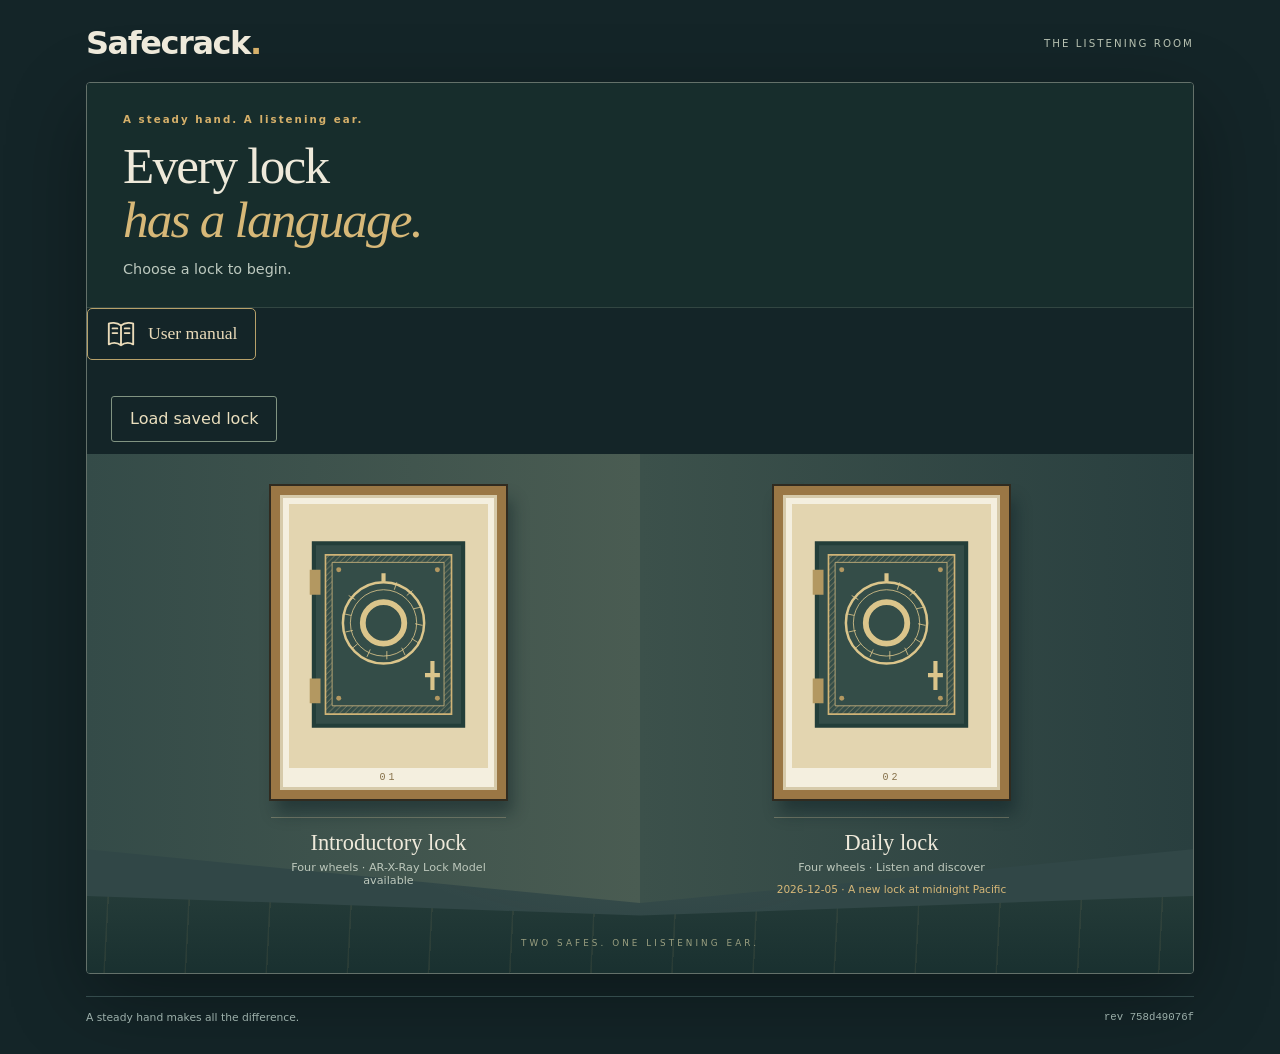
==== commit 61385e96: "Update introductory Jennifer guidance" ====
--- a/index.html
+++ b/index.html
@@ -165,7 +165,7 @@
       </details>
     </div>
   </section>
-  <footer>A steady hand makes all the difference.<span id="revision">rev a9ad8d3b06</span></footer>
+  <footer>A steady hand makes all the difference.<span id="revision">rev 758d49076f</span></footer>
 </main>
 <section id="xray-panel" class="xray-panel" role="dialog" aria-modal="false" aria-labelledby="xray-title" hidden>
   <div class="xray-heading"><div id="xray-handle"><strong id="xray-title">AR-X-Ray Lock Model · Introduction</strong><span>Drag to move</span></div><button id="xray-close" type="button" aria-label="Close AR-X-Ray Lock Model">×</button></div>
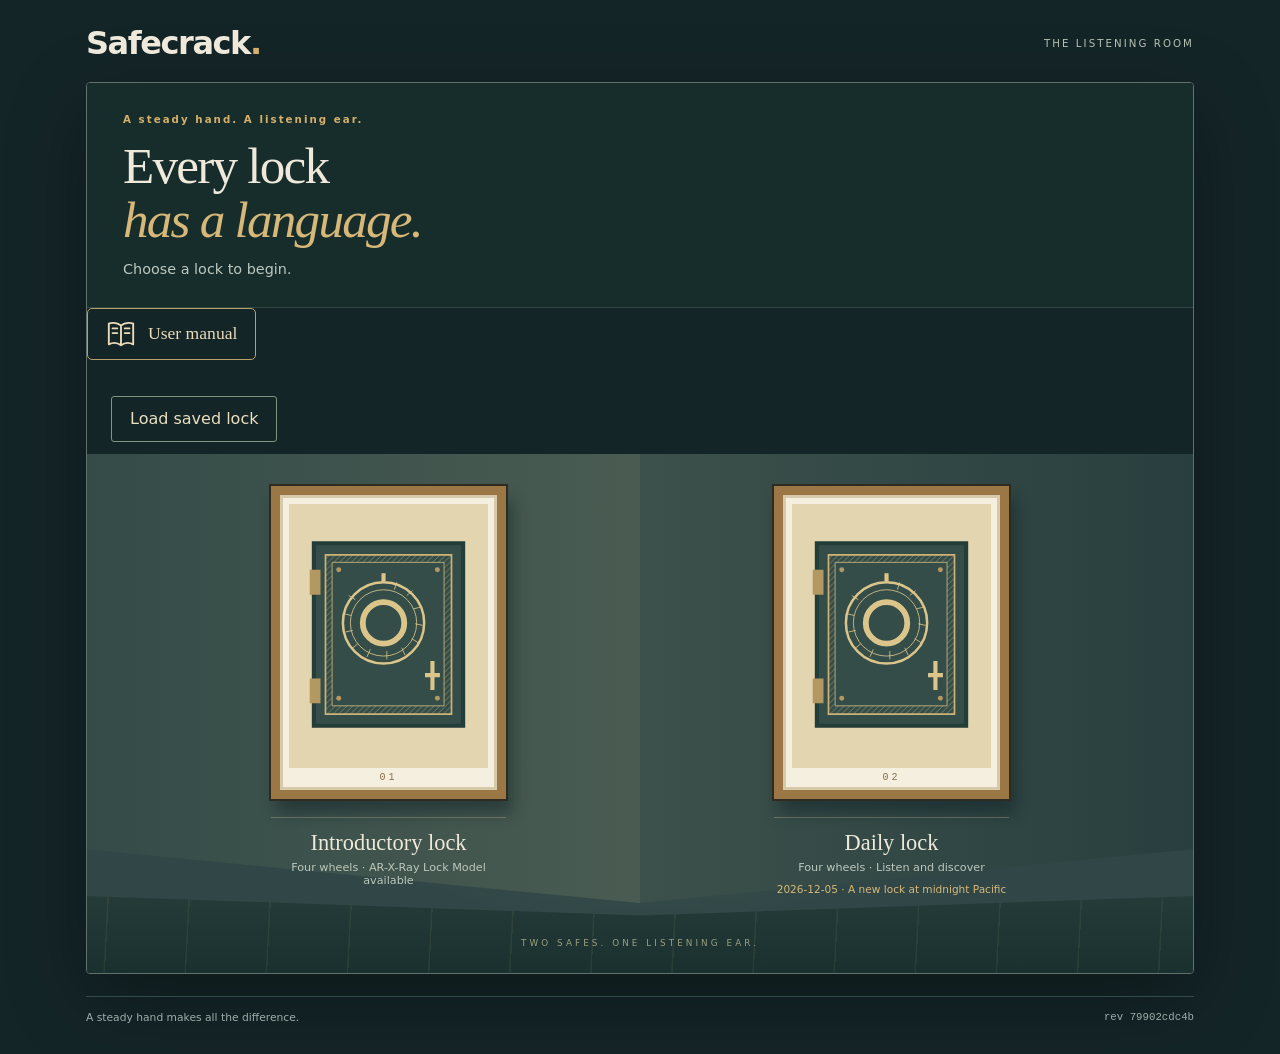
==== commit 5e5e9f5d: "Publish introductory voice directions" ====
--- a/index.html
+++ b/index.html
@@ -165,7 +165,7 @@
       </details>
     </div>
   </section>
-  <footer>A steady hand makes all the difference.<span id="revision">rev 758d49076f</span></footer>
+  <footer>A steady hand makes all the difference.<span id="revision">rev 79902cdc4b</span></footer>
 </main>
 <section id="xray-panel" class="xray-panel" role="dialog" aria-modal="false" aria-labelledby="xray-title" hidden>
   <div class="xray-heading"><div id="xray-handle"><strong id="xray-title">AR-X-Ray Lock Model · Introduction</strong><span>Drag to move</span></div><button id="xray-close" type="button" aria-label="Close AR-X-Ray Lock Model">×</button></div>
